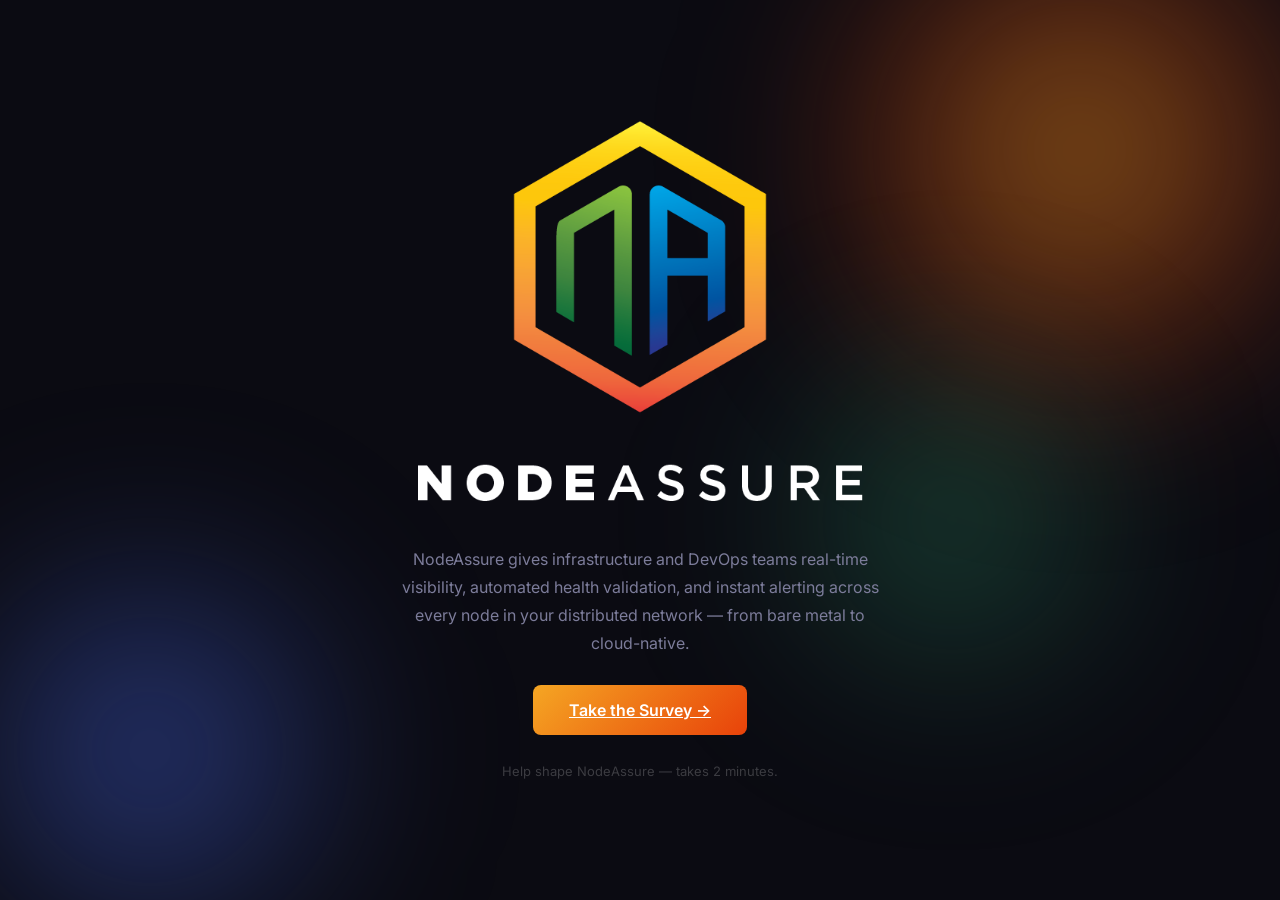
==== index.html @ 147d7ca2 "Replace email form with survey CTA button" ====
<!DOCTYPE html>
<html lang="en">
<head>
  <meta charset="UTF-8" />
  <meta name="viewport" content="width=device-width, initial-scale=1.0" />
  <title>NodeAssure — Coming Soon</title>
  <link rel="preconnect" href="https://fonts.googleapis.com" />
  <link rel="preconnect" href="https://fonts.gstatic.com" crossorigin />
  <link href="https://fonts.googleapis.com/css2?family=Inter:wght@400;500;600;700&display=swap" rel="stylesheet" />
  <link rel="stylesheet" href="styles.css" />
</head>
<body>
  <div class="page">
    <img src="assets/logo-icon-rev.png" alt="NodeAssure" class="logo" />
    <p class="tagline">NodeAssure gives infrastructure and DevOps teams real-time visibility, automated health validation, and instant alerting across every node in your distributed network — from bare metal to cloud-native.</p>
    <a href="#" class="cta-btn">Take the Survey →</a>
    <p class="note">Help shape NodeAssure — takes 2 minutes.</p>
  </div>
  <div class="orb orb--orange"></div>
  <div class="orb orb--blue"></div>
  <div class="orb orb--green"></div>
  <script src="main.js"></script>
</body>
</html>
---- styles.css ----
*, *::before, *::after { box-sizing: border-box; margin: 0; padding: 0; }

:root {
  --bg: #0b0b12;
  --text: #f0f0f8;
  --text-muted: #7c7c9a;
  --border: rgba(255,255,255,0.08);
  --grad-start: #f5a623;
  --grad-end: #e8420a;
}

html, body {
  height: 100%;
}

body {
  background: var(--bg);
  color: var(--text);
  font-family: 'Inter', system-ui, sans-serif;
  -webkit-font-smoothing: antialiased;
  display: flex;
  align-items: center;
  justify-content: center;
  min-height: 100vh;
  overflow: hidden;
}

/* Animated orbs */
.orb {
  position: fixed;
  border-radius: 50%;
  pointer-events: none;
  z-index: 0;
}

.orb--orange {
  width: 600px;
  height: 600px;
  background: radial-gradient(circle, rgba(245,166,35,0.55) 0%, rgba(232,66,10,0.3) 40%, transparent 70%);
  filter: blur(80px);
  top: -150px;
  right: -100px;
  animation: orbA 7s ease-in-out infinite alternate;
}

.orb--blue {
  width: 500px;
  height: 500px;
  background: radial-gradient(circle, rgba(76,110,245,0.5) 0%, rgba(76,110,245,0.2) 40%, transparent 70%);
  filter: blur(80px);
  bottom: -100px;
  left: -100px;
  animation: orbB 9s ease-in-out infinite alternate;
}

.orb--green {
  width: 400px;
  height: 400px;
  background: radial-gradient(circle, rgba(62,207,142,0.35) 0%, transparent 70%);
  filter: blur(90px);
  bottom: 20%;
  right: 10%;
  animation: orbC 11s ease-in-out infinite alternate;
}

@keyframes orbA {
  0%   { transform: translate(0, 0) scale(1); }
  50%  { transform: translate(-80px, 100px) scale(1.15); }
  100% { transform: translate(60px, 160px) scale(0.9); }
}

@keyframes orbB {
  0%   { transform: translate(0, 0) scale(1); }
  50%  { transform: translate(100px, -80px) scale(1.2); }
  100% { transform: translate(-60px, 60px) scale(0.85); }
}

@keyframes orbC {
  0%   { transform: translate(0, 0) scale(1); }
  50%  { transform: translate(-120px, 60px) scale(1.1); }
  100% { transform: translate(80px, -100px) scale(0.95); }
}

.page {
  position: relative;
  z-index: 1;
  display: flex;
  flex-direction: column;
  align-items: center;
  text-align: center;
  padding: 24px;
  max-width: 540px;
  width: 100%;
  gap: 28px;
}

.logo {
  height: 396px;
  width: auto;
  animation: logoGlow 3s ease-in-out infinite alternate;
}

@keyframes logoGlow {
  0%   { filter: drop-shadow(0 0 16px rgba(245,166,35,0.6)) drop-shadow(0 0 40px rgba(232,66,10,0.3)); }
  50%  { filter: drop-shadow(0 0 32px rgba(245,166,35,0.9)) drop-shadow(0 0 80px rgba(76,110,245,0.5)); }
  100% { filter: drop-shadow(0 0 20px rgba(62,207,142,0.6)) drop-shadow(0 0 60px rgba(245,166,35,0.4)); }
}

.tagline {
  font-size: 16px;
  line-height: 1.75;
  color: var(--text-muted);
}

.form {
  display: flex;
  width: 100%;
  gap: 10px;
}

.form input[type="email"] {
  flex: 1;
  background: rgba(255,255,255,0.05);
  border: 1px solid var(--border);
  border-radius: 8px;
  padding: 13px 16px;
  font-size: 15px;
  color: var(--text);
  font-family: inherit;
  outline: none;
  transition: border-color 0.2s;
  min-width: 0;
}

.form input[type="email"]::placeholder { color: rgba(255,255,255,0.2); }

.form input[type="email"]:focus {
  border-color: rgba(245,166,35,0.5);
  background: rgba(255,255,255,0.07);
}

.form button {
  background: linear-gradient(135deg, var(--grad-start), var(--grad-end));
  color: #fff;
  border: none;
  border-radius: 8px;
  padding: 13px 22px;
  font-size: 15px;
  font-weight: 600;
  font-family: inherit;
  cursor: pointer;
  white-space: nowrap;
  transition: opacity 0.2s, transform 0.2s;
}

.form button:hover {
  opacity: 0.9;
  transform: translateY(-1px);
}

.cta-btn {
  display: inline-block;
  background: linear-gradient(135deg, var(--grad-start), var(--grad-end));
  color: #fff;
  font-size: 16px;
  font-weight: 600;
  padding: 15px 36px;
  border-radius: 8px;
  transition: opacity 0.2s, transform 0.2s;
}

.cta-btn:hover {
  opacity: 0.88;
  transform: translateY(-2px);
}

.note {
  font-size: 13px;
  color: rgba(255,255,255,0.2);
}

.glow { display: none; }

@media (max-width: 500px) {
  .form { flex-direction: column; }
  .form button { width: 100%; }
  .logo { height: 80px; }
}
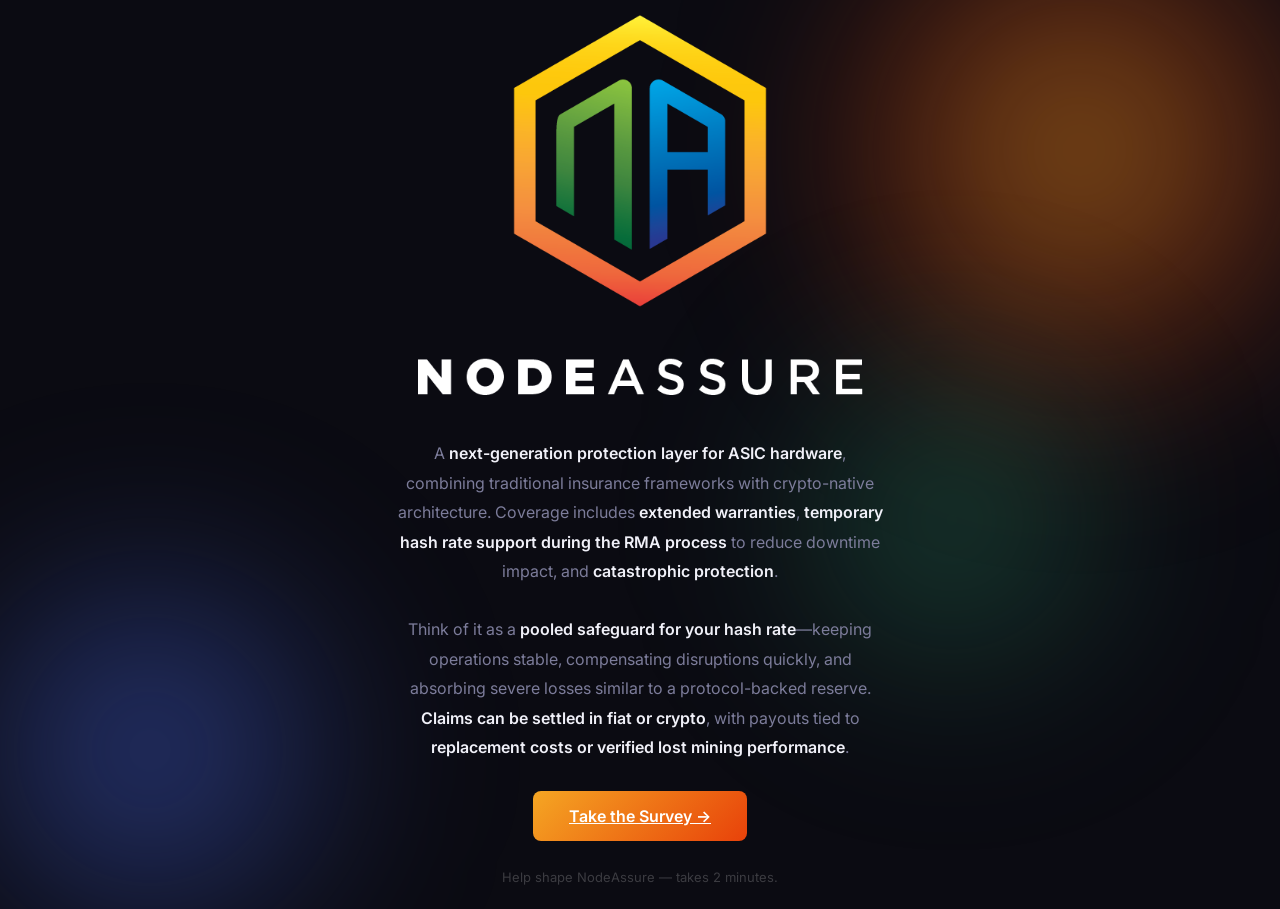
==== commit 1c074f42: "Update copy with ASIC protection messaging" ====
--- a/index.html
+++ b/index.html
@@ -12,7 +12,12 @@
 <body>
   <div class="page">
     <img src="assets/logo-icon-rev.png" alt="NodeAssure" class="logo" />
-    <p class="tagline">NodeAssure gives infrastructure and DevOps teams real-time visibility, automated health validation, and instant alerting across every node in your distributed network — from bare metal to cloud-native.</p>
+    <p class="tagline">
+      A <strong>next-generation protection layer for ASIC hardware</strong>, combining traditional insurance frameworks with crypto-native architecture. Coverage includes <strong>extended warranties</strong>, <strong>temporary hash rate support during the RMA process</strong> to reduce downtime impact, and <strong>catastrophic protection</strong>.
+    </p>
+    <p class="tagline">
+      Think of it as a <strong>pooled safeguard for your hash rate</strong>—keeping operations stable, compensating disruptions quickly, and absorbing severe losses similar to a protocol-backed reserve. <strong>Claims can be settled in fiat or crypto</strong>, with payouts tied to <strong>replacement costs or verified lost mining performance</strong>.
+    </p>
     <a href="#" class="cta-btn">Take the Survey →</a>
     <p class="note">Help shape NodeAssure — takes 2 minutes.</p>
   </div>
--- a/styles.css
+++ b/styles.css
@@ -108,8 +108,14 @@
 
 .tagline {
   font-size: 16px;
-  line-height: 1.75;
+  line-height: 1.85;
   color: var(--text-muted);
+  max-width: 520px;
+}
+
+.tagline strong {
+  color: var(--text);
+  font-weight: 600;
 }
 
 .form {
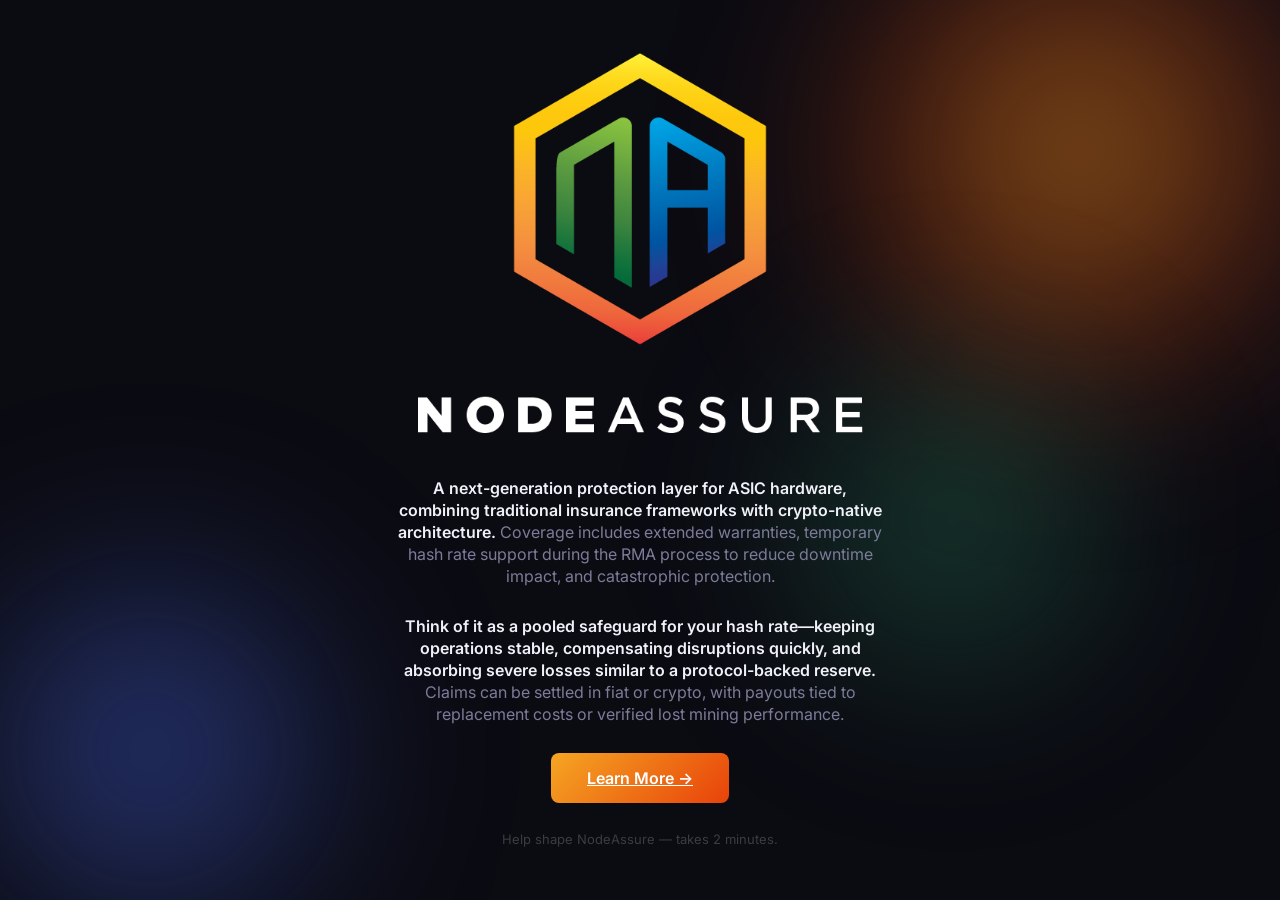
==== commit 53f8dd31: "Update copy style, line-height, wider paragraphs, Learn More CTA" ====
--- a/index.html
+++ b/index.html
@@ -13,12 +13,12 @@
   <div class="page">
     <img src="assets/logo-icon-rev.png" alt="NodeAssure" class="logo" />
     <p class="tagline">
-      A <strong>next-generation protection layer for ASIC hardware</strong>, combining traditional insurance frameworks with crypto-native architecture. Coverage includes <strong>extended warranties</strong>, <strong>temporary hash rate support during the RMA process</strong> to reduce downtime impact, and <strong>catastrophic protection</strong>.
+      <strong>A next-generation protection layer for ASIC hardware, combining traditional insurance frameworks with crypto-native architecture.</strong> Coverage includes extended warranties, temporary hash rate support during the RMA process to reduce downtime impact, and catastrophic protection.
     </p>
     <p class="tagline">
-      Think of it as a <strong>pooled safeguard for your hash rate</strong>—keeping operations stable, compensating disruptions quickly, and absorbing severe losses similar to a protocol-backed reserve. <strong>Claims can be settled in fiat or crypto</strong>, with payouts tied to <strong>replacement costs or verified lost mining performance</strong>.
+      <strong>Think of it as a pooled safeguard for your hash rate—keeping operations stable, compensating disruptions quickly, and absorbing severe losses similar to a protocol-backed reserve.</strong> Claims can be settled in fiat or crypto, with payouts tied to replacement costs or verified lost mining performance.
     </p>
-    <a href="#" class="cta-btn">Take the Survey →</a>
+    <a href="mailto:info@nodeassure.ai" class="cta-btn">Learn More →</a>
     <p class="note">Help shape NodeAssure — takes 2 minutes.</p>
   </div>
   <div class="orb orb--orange"></div>
--- a/styles.css
+++ b/styles.css
@@ -108,9 +108,9 @@
 
 .tagline {
   font-size: 16px;
-  line-height: 1.85;
+  line-height: 22px;
   color: var(--text-muted);
-  max-width: 520px;
+  max-width: 720px;
 }
 
 .tagline strong {
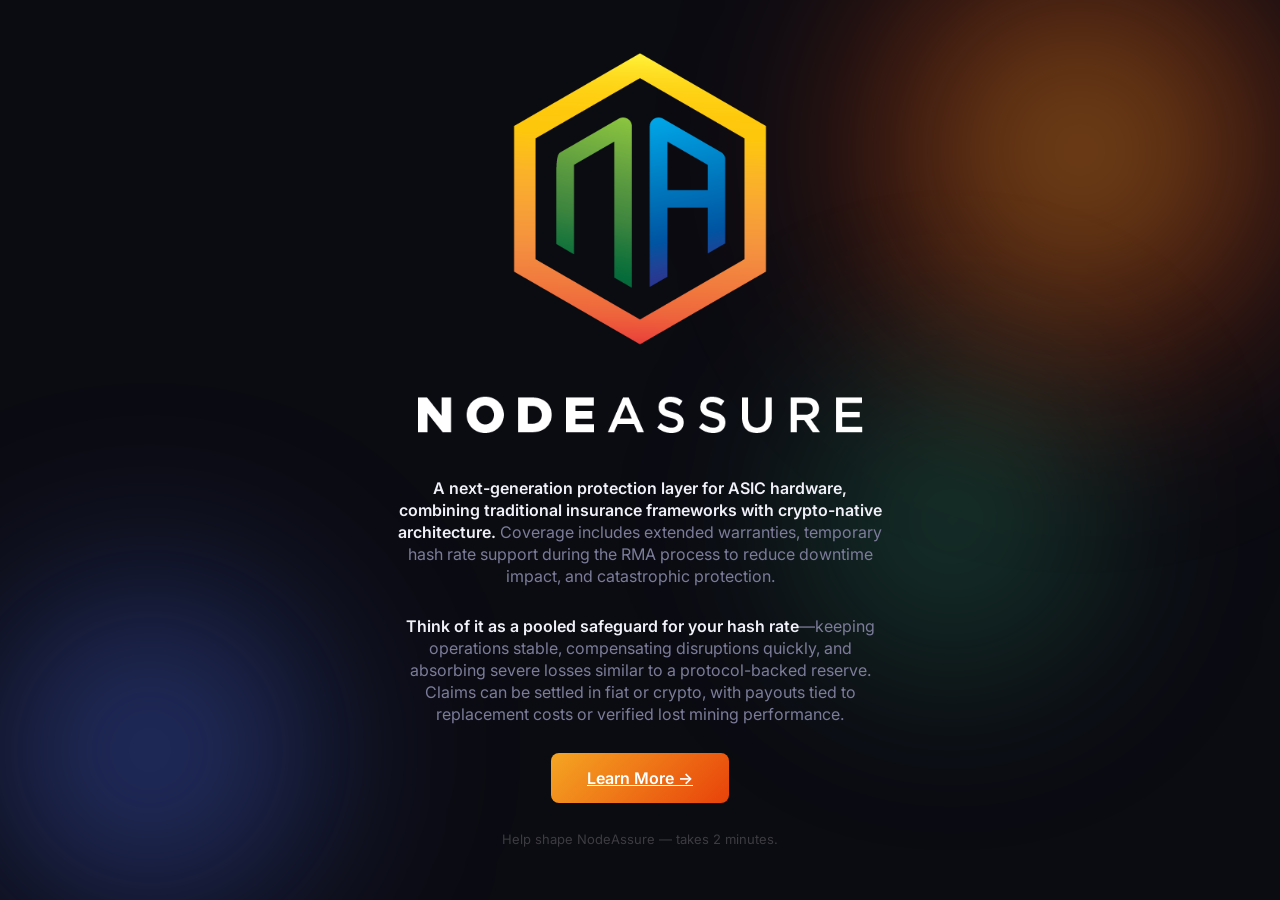
==== commit 97524654: "Partial unbold second paragraph" ====
--- a/index.html
+++ b/index.html
@@ -16,7 +16,7 @@
       <strong>A next-generation protection layer for ASIC hardware, combining traditional insurance frameworks with crypto-native architecture.</strong> Coverage includes extended warranties, temporary hash rate support during the RMA process to reduce downtime impact, and catastrophic protection.
     </p>
     <p class="tagline">
-      <strong>Think of it as a pooled safeguard for your hash rate—keeping operations stable, compensating disruptions quickly, and absorbing severe losses similar to a protocol-backed reserve.</strong> Claims can be settled in fiat or crypto, with payouts tied to replacement costs or verified lost mining performance.
+      <strong>Think of it as a pooled safeguard for your hash rate</strong>—keeping operations stable, compensating disruptions quickly, and absorbing severe losses similar to a protocol-backed reserve. Claims can be settled in fiat or crypto, with payouts tied to replacement costs or verified lost mining performance.
     </p>
     <a href="mailto:info@nodeassure.ai" class="cta-btn">Learn More →</a>
     <p class="note">Help shape NodeAssure — takes 2 minutes.</p>
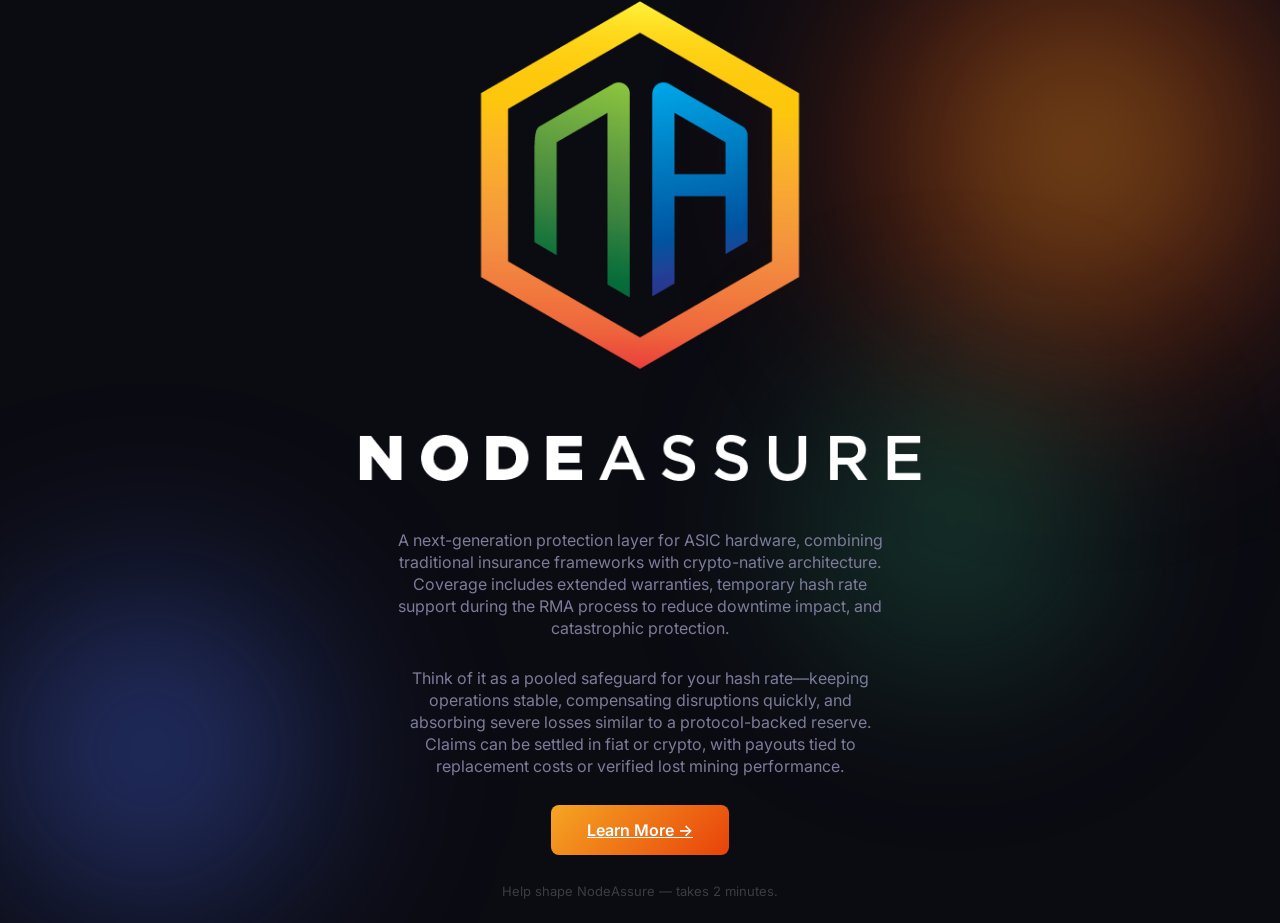
==== commit 76831e3c: "Remove bold, larger logo" ====
--- a/index.html
+++ b/index.html
@@ -13,10 +13,10 @@
   <div class="page">
     <img src="assets/logo-icon-rev.png" alt="NodeAssure" class="logo" />
     <p class="tagline">
-      <strong>A next-generation protection layer for ASIC hardware, combining traditional insurance frameworks with crypto-native architecture.</strong> Coverage includes extended warranties, temporary hash rate support during the RMA process to reduce downtime impact, and catastrophic protection.
+      A next-generation protection layer for ASIC hardware, combining traditional insurance frameworks with crypto-native architecture. Coverage includes extended warranties, temporary hash rate support during the RMA process to reduce downtime impact, and catastrophic protection.
     </p>
     <p class="tagline">
-      <strong>Think of it as a pooled safeguard for your hash rate</strong>—keeping operations stable, compensating disruptions quickly, and absorbing severe losses similar to a protocol-backed reserve. Claims can be settled in fiat or crypto, with payouts tied to replacement costs or verified lost mining performance.
+      Think of it as a pooled safeguard for your hash rate—keeping operations stable, compensating disruptions quickly, and absorbing severe losses similar to a protocol-backed reserve. Claims can be settled in fiat or crypto, with payouts tied to replacement costs or verified lost mining performance.
     </p>
     <a href="mailto:info@nodeassure.ai" class="cta-btn">Learn More →</a>
     <p class="note">Help shape NodeAssure — takes 2 minutes.</p>
--- a/styles.css
+++ b/styles.css
@@ -95,7 +95,7 @@
 }
 
 .logo {
-  height: 396px;
+  height: 500px;
   width: auto;
   animation: logoGlow 3s ease-in-out infinite alternate;
 }
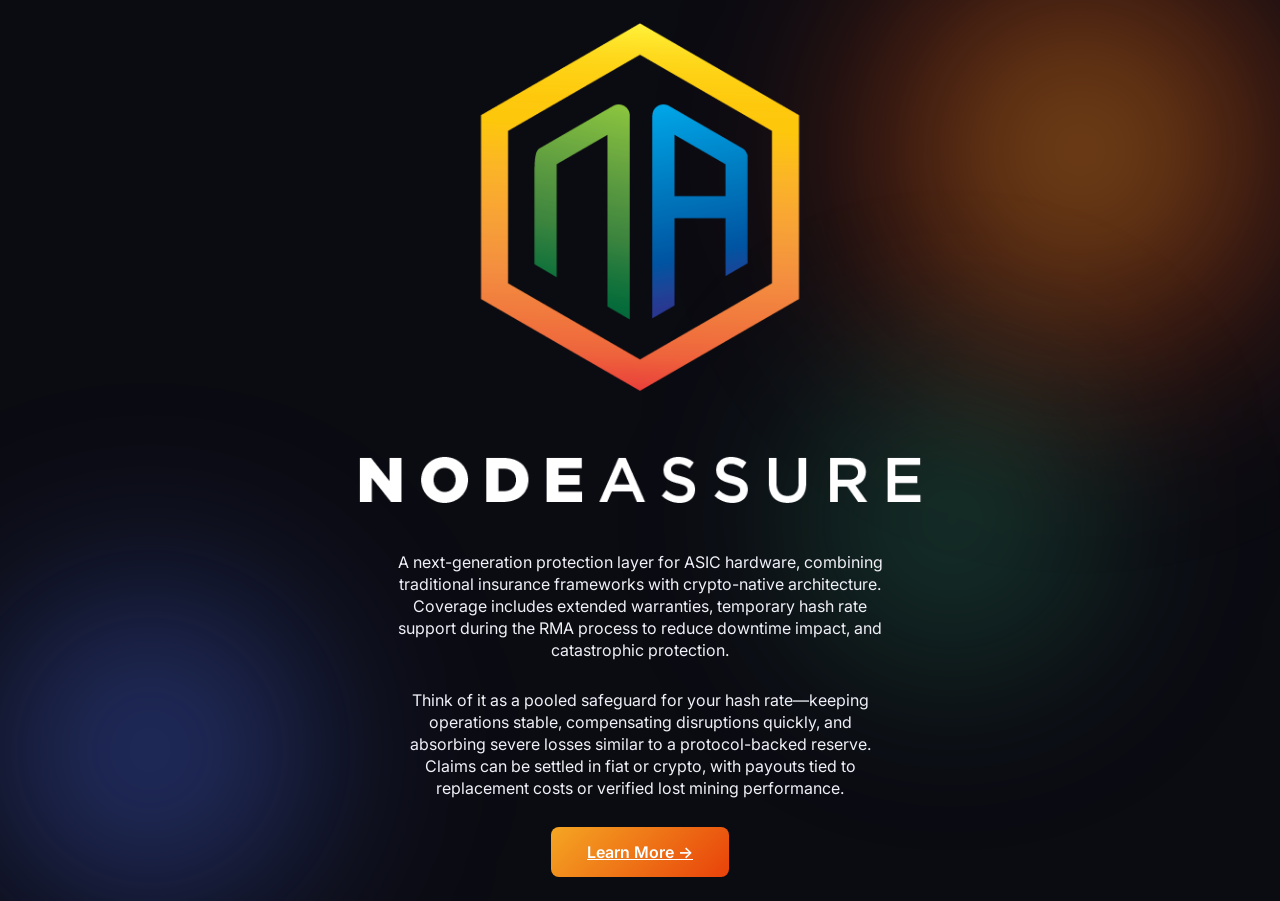
==== commit 88b62ce7: "Add survey page linked to Google Form" ====
--- a/index.html
+++ b/index.html
@@ -18,8 +18,7 @@
     <p class="tagline">
       Think of it as a pooled safeguard for your hash rate—keeping operations stable, compensating disruptions quickly, and absorbing severe losses similar to a protocol-backed reserve. Claims can be settled in fiat or crypto, with payouts tied to replacement costs or verified lost mining performance.
     </p>
-    <a href="mailto:info@nodeassure.ai" class="cta-btn">Learn More →</a>
-    <p class="note">Help shape NodeAssure — takes 2 minutes.</p>
+    <a href="survey.html" class="cta-btn">Learn More →</a>
   </div>
   <div class="orb orb--orange"></div>
   <div class="orb orb--blue"></div>
--- a/styles.css
+++ b/styles.css
@@ -109,7 +109,7 @@
 .tagline {
   font-size: 16px;
   line-height: 22px;
-  color: var(--text-muted);
+  color: var(--text);
   max-width: 720px;
 }
 
@@ -190,5 +190,5 @@
 @media (max-width: 500px) {
   .form { flex-direction: column; }
   .form button { width: 100%; }
-  .logo { height: 80px; }
+  .logo { height: 260px; }
 }
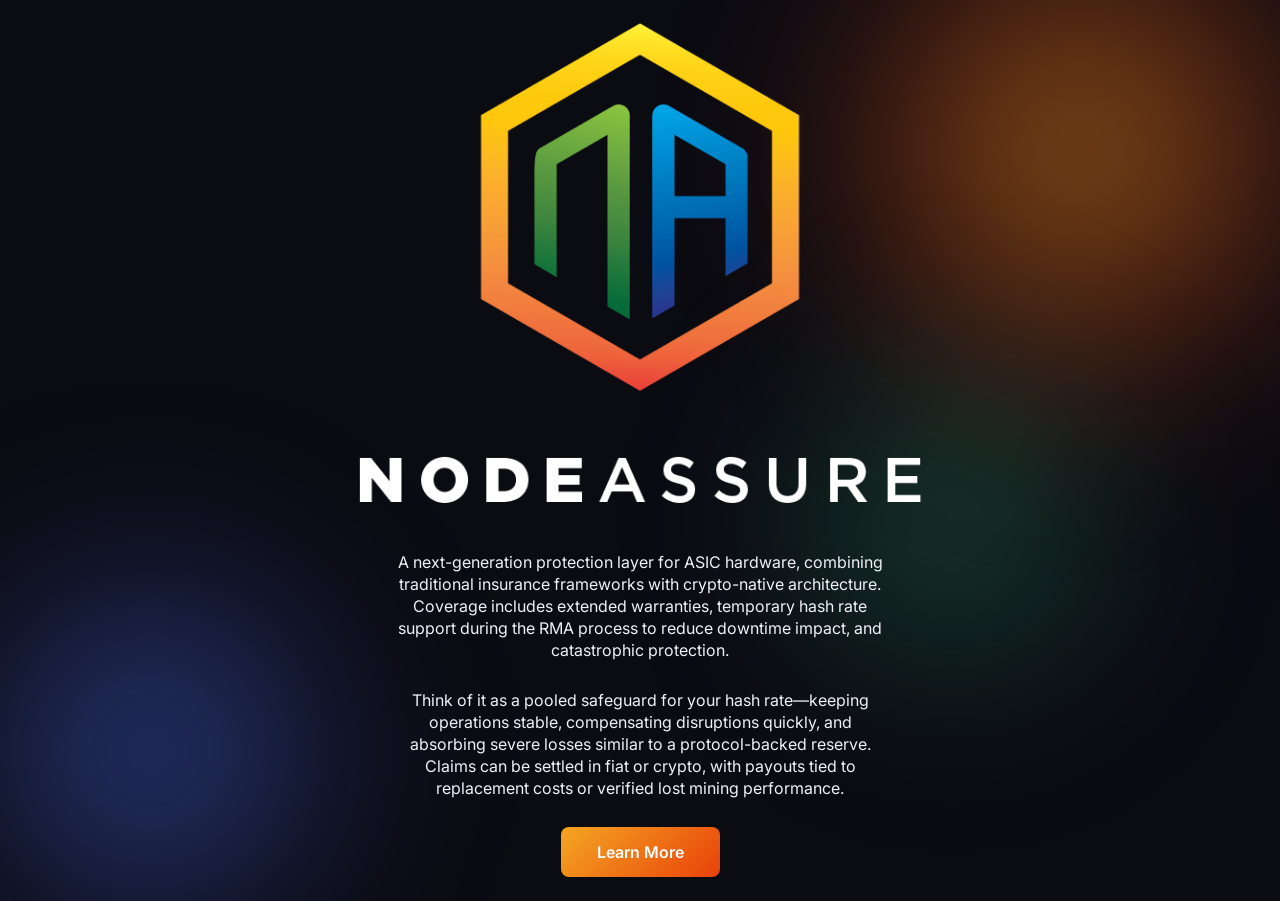
==== commit 7736b882: "Larger survey logo, clean Learn More button" ====
--- a/index.html
+++ b/index.html
@@ -18,7 +18,7 @@
     <p class="tagline">
       Think of it as a pooled safeguard for your hash rate—keeping operations stable, compensating disruptions quickly, and absorbing severe losses similar to a protocol-backed reserve. Claims can be settled in fiat or crypto, with payouts tied to replacement costs or verified lost mining performance.
     </p>
-    <a href="survey.html" class="cta-btn">Learn More →</a>
+    <a href="survey.html" class="cta-btn">Learn More</a>
   </div>
   <div class="orb orb--orange"></div>
   <div class="orb orb--blue"></div>
--- a/styles.css
+++ b/styles.css
@@ -172,6 +172,7 @@
   font-weight: 600;
   padding: 15px 36px;
   border-radius: 8px;
+  text-decoration: none;
   transition: opacity 0.2s, transform 0.2s;
 }
 
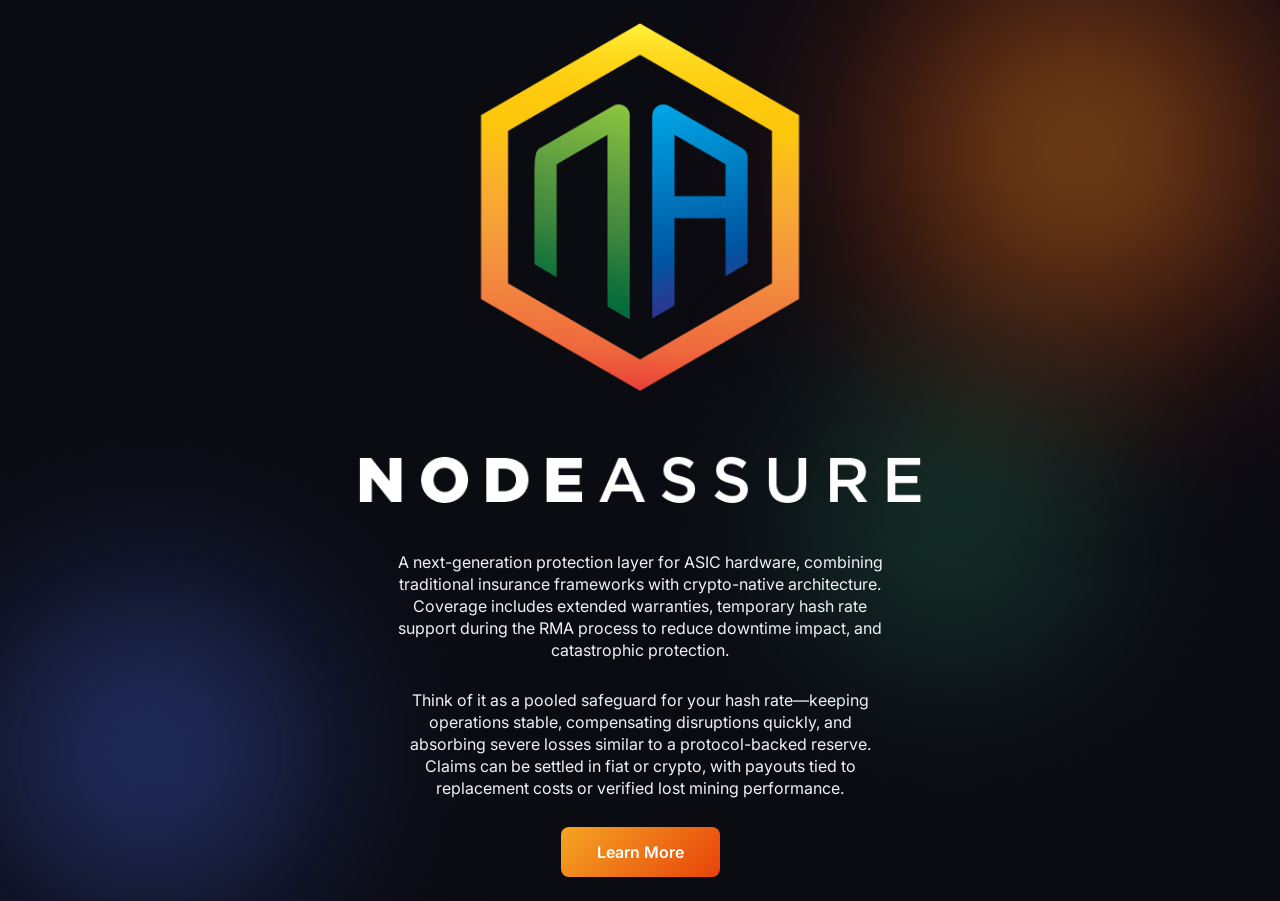
==== commit cbe31908: "Add favicon (hexagon icon only)" ====
--- a/index.html
+++ b/index.html
@@ -4,6 +4,8 @@
   <meta charset="UTF-8" />
   <meta name="viewport" content="width=device-width, initial-scale=1.0" />
   <title>NodeAssure — Coming Soon</title>
+  <link rel="icon" type="image/png" href="assets/favicon.png" />
+  <link rel="shortcut icon" href="favicon.ico" />
   <link rel="preconnect" href="https://fonts.googleapis.com" />
   <link rel="preconnect" href="https://fonts.gstatic.com" crossorigin />
   <link href="https://fonts.googleapis.com/css2?family=Inter:wght@400;500;600;700&display=swap" rel="stylesheet" />
